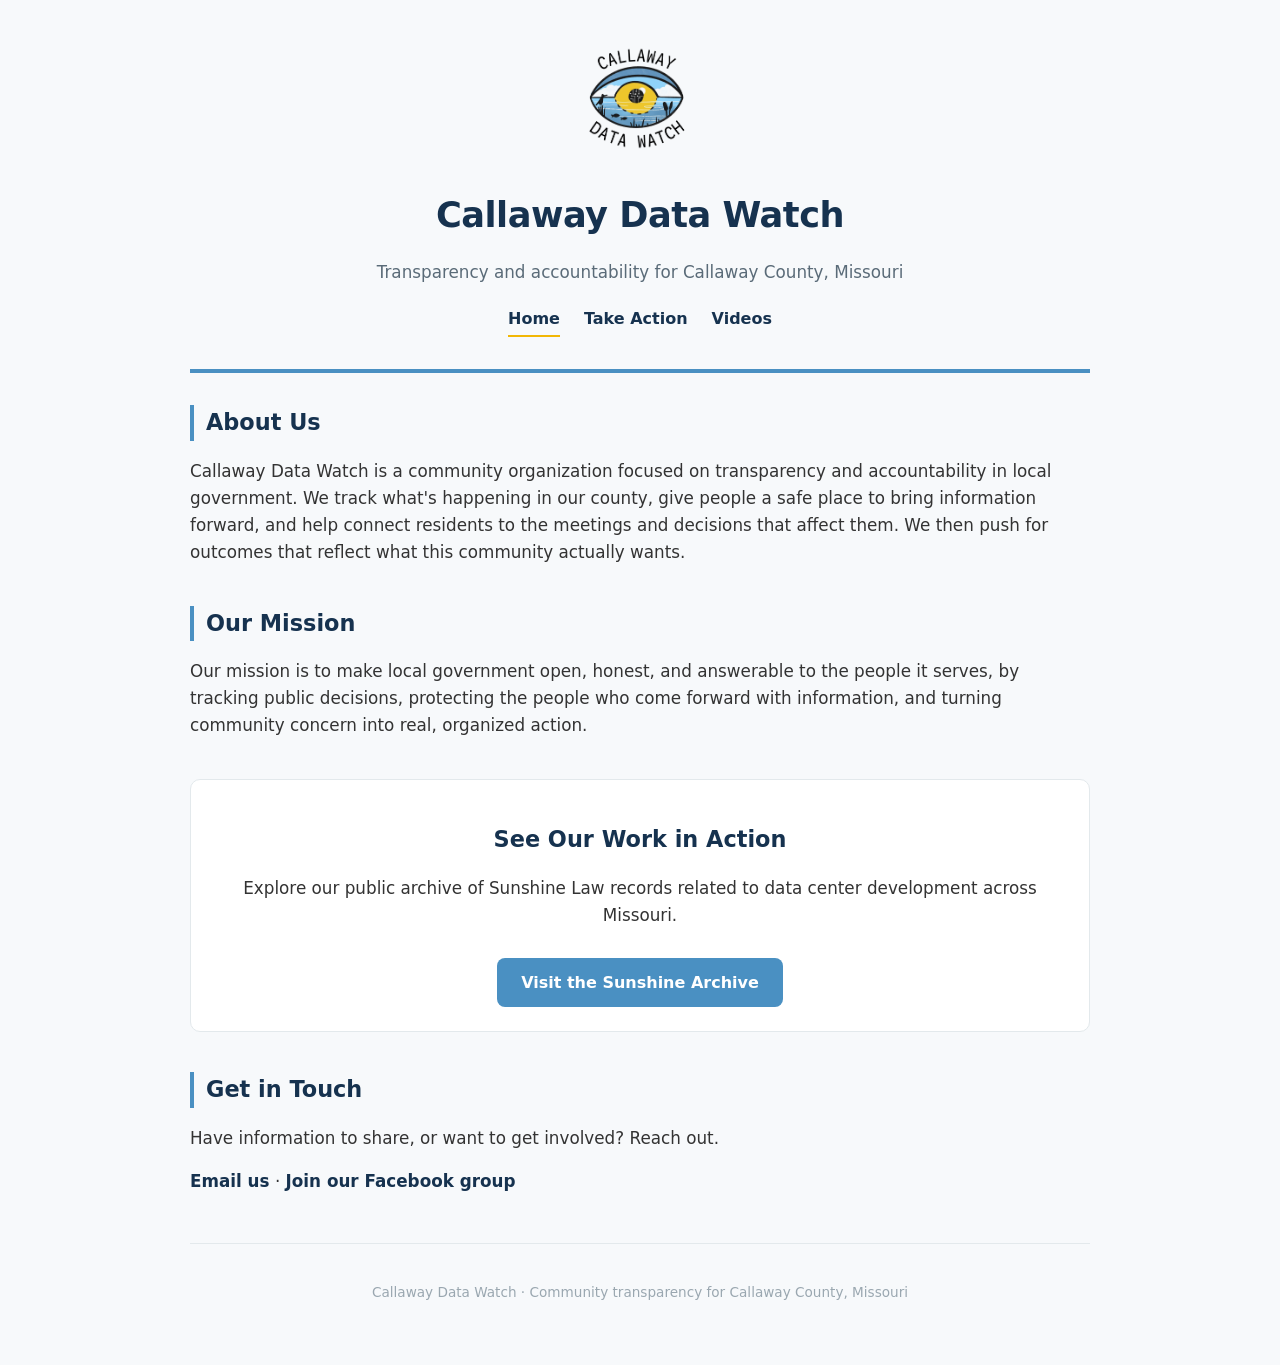
==== index.html @ 6653bfb0 "Initial site build: home, take action, videos pages" ====
<!DOCTYPE html>
<html lang="en">
<head>
<meta charset="UTF-8">
<meta name="viewport" content="width=device-width, initial-scale=1">
<title>Callaway Data Watch</title>
<link rel="stylesheet" href="style.css">
</head>
<body>

<header>
  <img src="assets/CDW_Logo-04.png" alt="Callaway Data Watch logo" class="logo">
  <h1>Callaway Data Watch</h1>
  <p class="tagline">Transparency and accountability for Callaway County, Missouri</p>
  <nav>
    <a href="index.html" class="active">Home</a>
    <a href="take-action.html">Take Action</a>
    <a href="videos.html">Videos</a>
  </nav>
</header>

<main>

  <section class="about">
    <h2>About Us</h2>
    <p>Callaway Data Watch is a community organization focused on transparency and accountability in local government. We track what's happening in our county, give people a safe place to bring information forward, and help connect residents to the meetings and decisions that affect them. We then push for outcomes that reflect what this community actually wants.</p>
  </section>

  <section class="mission">
    <h2>Our Mission</h2>
    <p>Our mission is to make local government open, honest, and answerable to the people it serves, by tracking public decisions, protecting the people who come forward with information, and turning community concern into real, organized action.</p>
  </section>

  <section class="highlight">
    <h2>See Our Work in Action</h2>
    <p>Explore our public archive of Sunshine Law records related to data center development across Missouri.</p>
    <a href="https://archive.callawaydatawatch.org" class="button" target="_blank">Visit the Sunshine Archive</a>
  </section>

  <section class="contact">
    <h2>Get in Touch</h2>
    <p>Have information to share, or want to get involved? Reach out.</p>
    <p class="contact-links">
      <a href="mailto:callawaydatawatch@gmail.com">Email us</a>
      &middot;
      <a href="https://www.facebook.com/groups/callawaydatawatch/" target="_blank">Join our Facebook group</a>
    </p>
  </section>

</main>

<footer>
  <p>Callaway Data Watch &middot; Community transparency for Callaway County, Missouri</p>
</footer>

</body>
</html>
---- style.css ----
/* ============================================
   Callaway Data Watch
   Site stylesheet, used by all pages
   ============================================ */


/* ---- Base ---- */

body {
  font-family: 'Segoe UI', system-ui, sans-serif;
  max-width: 900px;
  margin: 0 auto;
  padding: 2rem 1.5rem 3rem;
  color: #1e2a33;
  background: #f7f9fb;
  line-height: 1.6;
}


/* ---- Header ---- */

header {
  text-align: center;
  padding-bottom: 2rem;
  margin-bottom: 2rem;
  border-bottom: 4px solid #4a90c2;
}

.logo {
  width: 140px;
  height: auto;
  margin-bottom: 0.5rem;
  mix-blend-mode: multiply;
}

header h1 {
  margin: 0.5rem 0 1rem;
  font-size: 2.2rem;
  font-weight: 800;
  color: #16324f;
  letter-spacing: -0.5px;
}

.tagline {
  color: #5a6b78;
  font-size: 1.05rem;
  margin: 0 0 1.25rem;
}

nav {
  display: flex;
  justify-content: center;
  gap: 1.5rem;
}

nav a {
  color: #16324f;
  text-decoration: none;
  font-weight: 600;
  font-size: 1rem;
  padding-bottom: 0.25rem;
  border-bottom: 2px solid transparent;
}

nav a:hover,
nav a.active {
  border-bottom-color: #f2b705;
}


/* ---- Sections ---- */

section {
  margin-bottom: 2.5rem;
}

section h2 {
  color: #16324f;
  font-size: 1.4rem;
  margin-bottom: 0.75rem;
  border-left: 4px solid #4a90c2;
  padding-left: 0.75rem;
}

section p {
  font-size: 1.05rem;
  color: #333;
}


/* ---- Highlight / call-to-action box ---- */

.highlight {
  background: white;
  border: 1px solid #e3e9ec;
  border-radius: 10px;
  padding: 1.5rem;
  text-align: center;
}

.highlight.urgent {
  border: 2px solid #f2b705;
  background: #fffdf5;
}

.highlight h2 {
  border: none;
  padding: 0;
}

.button {
  display: inline-block;
  margin-top: 0.75rem;
  padding: 0.75rem 1.5rem;
  background: #4a90c2;
  color: white;
  text-decoration: none;
  font-weight: 600;
  border-radius: 8px;
  transition: background 0.2s;
}

.button:hover {
  background: #16324f;
}


/* ---- Contact links ---- */

.contact-links {
  margin-top: 0.5rem;
}

.contact-links a {
  color: #16324f;
  text-decoration: none;
  font-weight: 600;
}

.contact-links a:hover {
  color: #4a90c2;
  text-decoration: underline;
}


/* ---- Take Action page: full-width banner ---- */

.action-banner {
  background: linear-gradient(135deg, #16324f, #1e4a72);
  color: white;
  text-align: center;
  padding: 3rem 2rem;
  border-radius: 12px;
  margin-bottom: 2.5rem;
}

.action-banner h2 {
  font-size: 2.4rem;
  font-weight: 900;
  letter-spacing: 1px;
  margin: 0 0 1rem;
  color: #f2b705;
  border: none;
  padding: 0;
}

.action-banner p {
  max-width: 700px;
  margin: 0 auto;
  font-size: 1.15rem;
  line-height: 1.6;
  color: #eef3f7;
}


/* ---- Take Action page: numbered cards ---- */

.action-cards-section {
  margin-bottom: 2.5rem;
}

.action-cards {
  display: grid;
  grid-template-columns: repeat(auto-fit, minmax(220px, 1fr));
  gap: 1.25rem;
  margin: 1.5rem 0;
}

.action-card {
  background: white;
  border: 1px solid #e3e9ec;
  border-top: 5px solid #f2b705;
  border-radius: 10px;
  padding: 1.5rem 1.25rem;
  text-align: center;
  transition: transform 0.2s, box-shadow 0.2s;
}

.action-card:hover {
  transform: translateY(-4px);
  box-shadow: 0 8px 20px rgba(22, 50, 79, 0.15);
}

.action-num {
  display: block;
  font-size: 1.6rem;
  font-weight: 900;
  color: #f2b705;
  letter-spacing: 1px;
  margin-bottom: 0.35rem;
}

.action-card h3 {
  color: #16324f;
  font-size: 1.15rem;
  margin: 0.25rem 0 0.5rem;
}

.action-card p {
  font-size: 0.95rem;
  color: #444;
  margin: 0;
}

.action-note {
  text-align: center;
  font-size: 1.05rem;
  font-weight: 600;
  color: #16324f;
  margin-top: 1.5rem;
}


/* ---- Videos page ---- */

.video-grid {
  display: grid;
  grid-template-columns: repeat(auto-fit, minmax(280px, 1fr));
  gap: 1.5rem;
  margin-bottom: 2.5rem;
}

.video-embed {
  background: white;
  border: 1px solid #e3e9ec;
  border-radius: 10px;
  padding: 0.75rem;
  min-height: 200px;
  display: flex;
  align-items: center;
  justify-content: center;
}

.video-embed iframe,
.video-embed blockquote {
  width: 100%;
  max-width: 100%;
}


/* ---- Footer ---- */

footer {
  text-align: center;
  margin-top: 3rem;
  padding-top: 1.5rem;
  border-top: 1px solid #e3e9ec;
  color: #9aa7b0;
  font-size: 0.85rem;
}
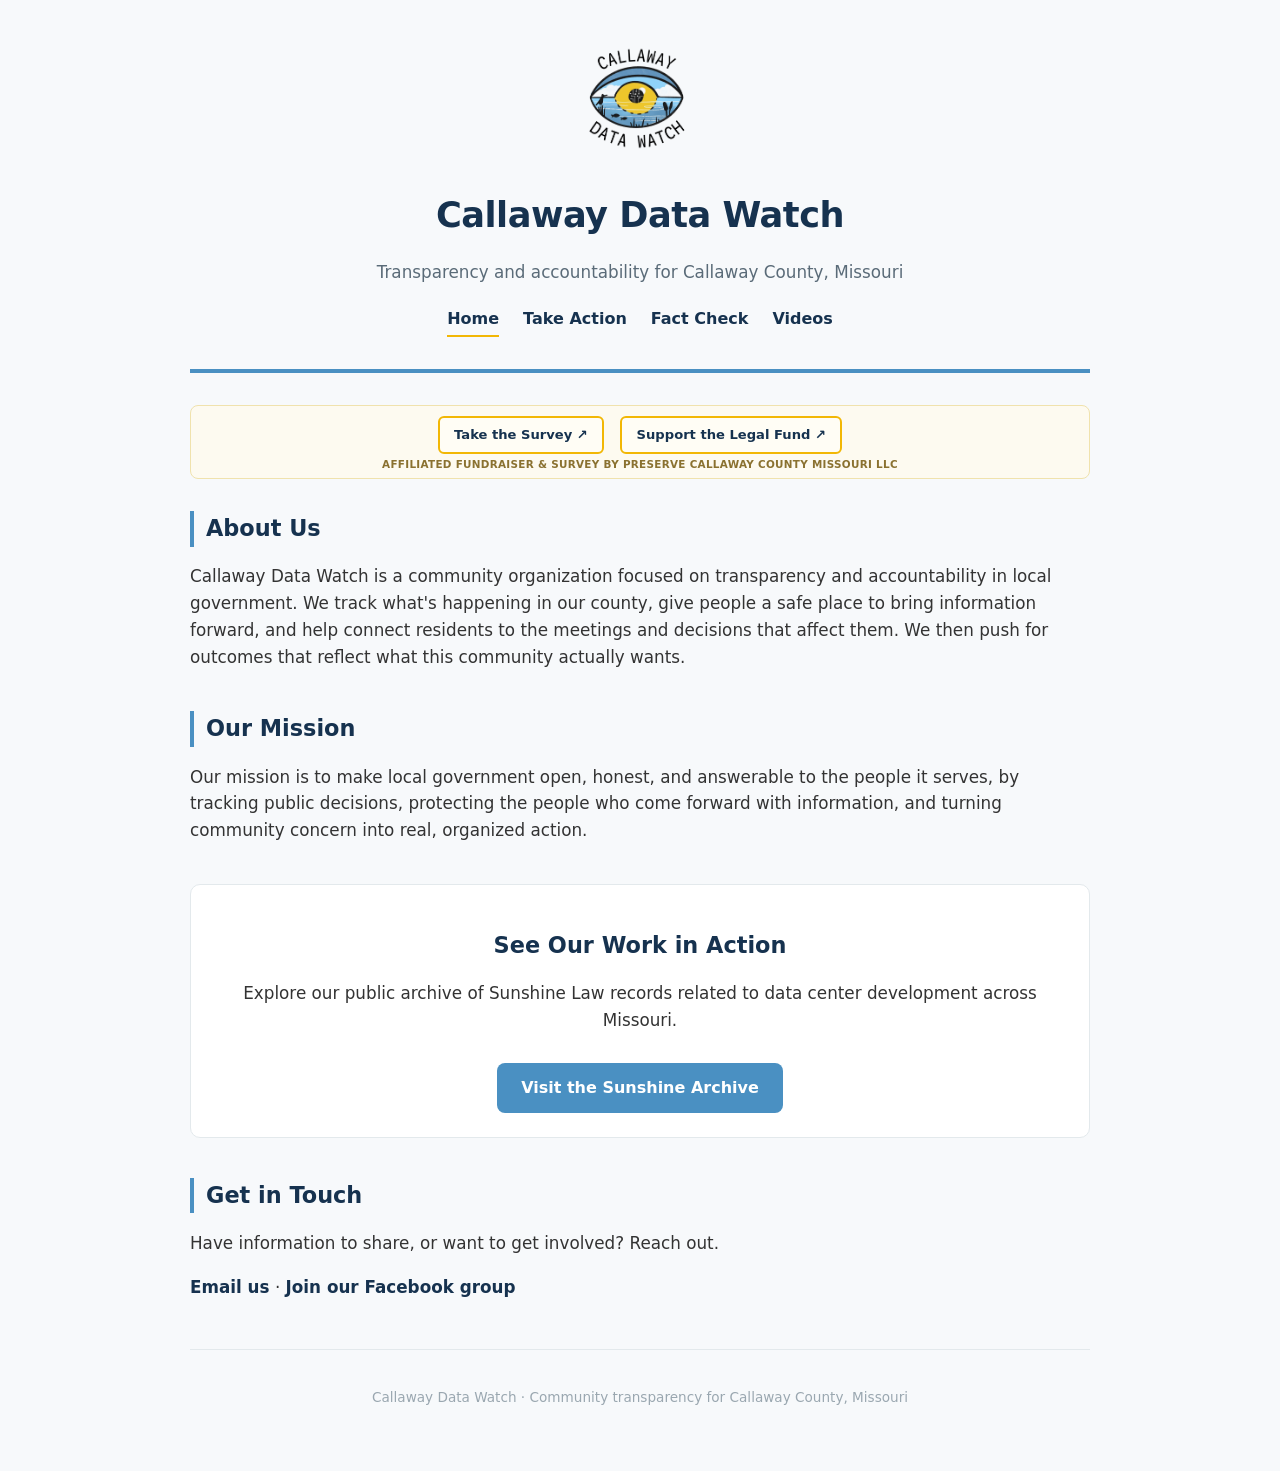
==== commit 87b2df1a: "Add Fact Check page, update nav across all pages, add survey/donate buttons site-wide" ====
--- a/index.html
+++ b/index.html
@@ -15,11 +15,20 @@
   <nav>
     <a href="index.html" class="active">Home</a>
     <a href="take-action.html">Take Action</a>
+    <a href="fact-check.html">Fact Check</a>
     <a href="videos.html">Videos</a>
   </nav>
 </header>
 
 <main>
+
+  <section class="affiliate-card">
+    <div class="cta-buttons">
+      <a href="https://www.surveymonkey.com/r/preservecallaway" class="button-external button-survey" target="_blank">Take the Survey ↗</a>
+      <a href="https://gofund.me/22b78d3d5" class="button-external button-donate" target="_blank">Support the Legal Fund ↗</a>
+    </div>
+    <p class="affiliate-label">Affiliated Fundraiser &amp; Survey by Preserve Callaway County Missouri LLC</p>
+  </section>
 
   <section class="about">
     <h2>About Us</h2>
--- a/style.css
+++ b/style.css
@@ -31,6 +31,11 @@
   height: auto;
   margin-bottom: 0.5rem;
   mix-blend-mode: multiply;
+  transition: transform 0.25s ease;
+}
+
+.logo:hover {
+  transform: scale(1.08);
 }
 
 header h1 {
@@ -122,6 +127,84 @@
 
 .button:hover {
   background: #16324f;
+}
+
+
+/* ---- Top-of-page call-to-action buttons (survey / donate) ----
+   These link OFF-SITE to affiliated third-party pages, so they
+   are styled distinctly from .button (which is used for our own
+   pages, like the Sunshine Archive). The small arrow makes the
+   "you are leaving this site" cue visible at a glance. */
+
+.cta-buttons {
+  display: flex;
+  flex-wrap: wrap;
+  justify-content: center;
+  gap: 1rem;
+}
+
+.button-external {
+  display: inline-flex;
+  align-items: center;
+  gap: 0.3rem;
+  padding: 0.4rem 0.9rem;
+  text-decoration: none;
+  font-weight: 600;
+  font-size: 0.82rem;
+  border-radius: 6px;
+  border: 2px solid transparent;
+  transition: transform 0.15s, box-shadow 0.15s;
+}
+
+.button-external:hover {
+  transform: translateY(-2px);
+  box-shadow: 0 6px 14px rgba(22, 50, 79, 0.18);
+}
+
+.button-survey {
+  background: #fffdf5;
+  color: #16324f;
+  border-color: #f2b705;
+}
+
+.button-survey:hover {
+  background: #f2b705;
+  color: #16324f;
+}
+
+.button-donate {
+  background: #fffdf5;
+  color: #16324f;
+  border-color: #f2b705;
+}
+
+.button-donate:hover {
+  background: #f2b705;
+  color: #16324f;
+}
+
+
+/* ---- Affiliated fundraiser/survey card ----
+   Small, quiet block: exists so the two off-site buttons above
+   don't outweigh our own content or read as "ours." */
+
+.affiliate-card {
+  background: #fdfaf0;
+  border: 1px solid #f0e2ad;
+  border-radius: 8px;
+  padding: 0.6rem 1rem 0.5rem;
+  text-align: center;
+  margin-bottom: 2rem;
+}
+
+.affiliate-label {
+  font-size: 0.65rem;
+  font-weight: 600;
+  color: #8a7130;
+  text-transform: uppercase;
+  letter-spacing: 0.3px;
+  line-height: 1;
+  margin: 0.35rem 0 0;
 }
 
 
@@ -232,6 +315,19 @@
 
 
 /* ---- Videos page ---- */
+
+.coming-soon {
+  text-align: center;
+  font-weight: 700;
+  font-size: 1.1rem;
+  color: #8a7130;
+  background: #fdfaf0;
+  border: 1px solid #f0e2ad;
+  border-radius: 8px;
+  padding: 0.5rem;
+  max-width: 220px;
+  margin: 0 auto 1.5rem;
+}
 
 .video-grid {
   display: grid;
@@ -258,6 +354,101 @@
 }
 
 
+/* ---- Fact Check page: banner ---- */
+
+.factcheck-banner {
+  background: linear-gradient(135deg, #16324f, #1e4a72);
+  color: white;
+  text-align: center;
+  padding: 2.5rem 2rem;
+  border-radius: 12px;
+  margin-bottom: 2.5rem;
+}
+
+.factcheck-banner h2 {
+  font-size: 2rem;
+  font-weight: 900;
+  line-height: 1.3;
+  margin: 0 0 1rem;
+  color: #f2b705;
+  border: none;
+  padding: 0;
+}
+
+.factcheck-banner p {
+  max-width: 700px;
+  margin: 0 auto 1.25rem;
+  font-size: 1.1rem;
+  line-height: 1.6;
+  color: #eef3f7;
+}
+
+.factcheck-banner .button {
+  margin-top: 0;
+}
+
+
+/* ---- Fact Check page: discrepancy list ---- */
+
+.discrepancy-list {
+  background: white;
+  border: 1px solid #e3e9ec;
+  border-radius: 10px;
+  padding: 1.5rem 1.5rem 1.5rem 2.5rem;
+  margin-top: 1rem;
+}
+
+.discrepancy-list li {
+  margin-bottom: 1.25rem;
+  font-size: 1.02rem;
+  color: #333;
+  line-height: 1.6;
+}
+
+.discrepancy-list li:last-child {
+  margin-bottom: 0;
+}
+
+.discrepancy-list li::marker {
+  font-weight: 800;
+  color: #16324f;
+}
+
+
+/* ---- Fact Check page: exhibit photo gallery ---- */
+
+.exhibit-grid {
+  display: grid;
+  grid-template-columns: repeat(auto-fit, minmax(180px, 1fr));
+  gap: 1.25rem;
+  margin-top: 1.5rem;
+}
+
+.exhibit {
+  background: white;
+  border: 1px solid #e3e9ec;
+  border-radius: 10px;
+  padding: 0.6rem;
+  margin: 0;
+  text-align: center;
+}
+
+.exhibit img {
+  width: 100%;
+  height: auto;
+  border-radius: 6px;
+  display: block;
+  cursor: zoom-in;
+}
+
+.exhibit figcaption {
+  margin-top: 0.5rem;
+  font-size: 0.85rem;
+  font-weight: 600;
+  color: #16324f;
+}
+
+
 /* ---- Footer ---- */
 
 footer {
